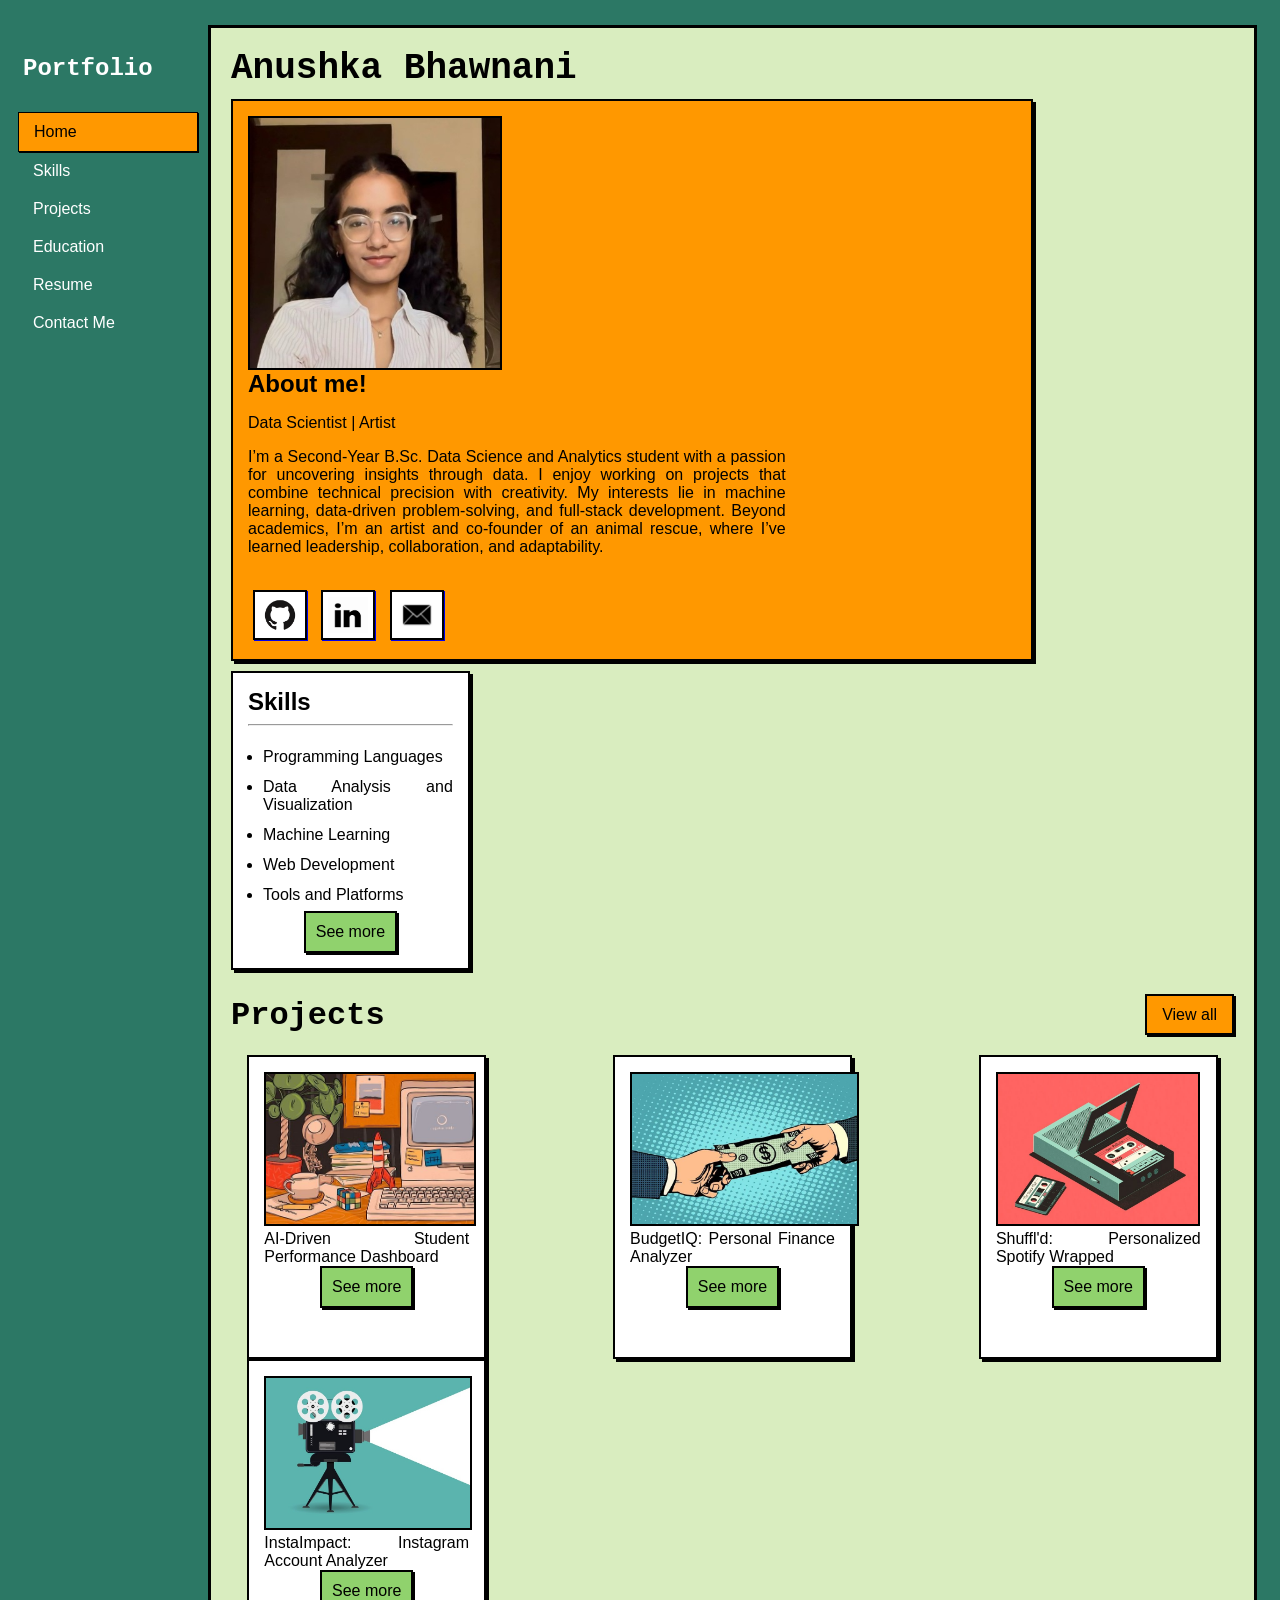
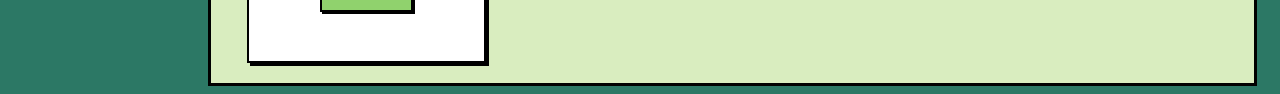
==== index.html @ 60bda069 "Add files via upload" ====
<!DOCTYPE html>
<html lang="en">
<head>
  <meta charset="UTF-8">
  <meta name="viewport" content="width=device-width, initial-scale=1.0">
  <title>Anushka Bhawnani | Portfolio</title>
  <link rel="stylesheet" href="styles/styles.css">
</head>
<body>
  <button class="menu-toggle" aria-controls="site-sidebar" aria-expanded="false">☰ Menu</button>
  <div class="sidebar" id="site-sidebar" aria-hidden="true">
      <h2 class="title">Portfolio</h2>
      <a href="index.html" class="active">Home</a>
      <a href="skills.html">Skills</a>
      <a href="https://github.com/anushkabhawnani" target="_blank">Projects</a>
      <a href="education.html">Education</a>
      <a href="assets/Anushka Bhawnani Resume.pdf" download="Anushka Bhawnani Resume">Resume</a>
      <a href="contact.html">Contact Me</a>
    </div>
  <div class="sidebar-overlay" hidden></div>
  <div class="main-body">
    <h1 class="name">Anushka Bhawnani</h1>
    <div class="summary-info">
      <div class="image-div">
      <img src="assets/profile pic.jpeg" alt="profile-picture" class="profile-pic"/></div>
      <div class="info-div">
      <h2>About me!</h2>
      <p>Data Scientist | Artist</p>
      <p>I’m a Second-Year B.Sc. Data Science and Analytics student with a passion for uncovering insights through data. I enjoy working on projects that combine technical precision with creativity. My interests lie in machine learning, data-driven problem-solving, and full-stack development. Beyond academics, I’m an artist and co-founder of an animal rescue, where I’ve learned leadership, collaboration, and adaptability.</p>
      <div class="contact-me">
        <a href="https://github.com/anushkabhawnani" target="_blank" style="text-decoration: none;">
        <img class="contact-img"src="assets/github.png" alt="github"></a>
        <a href="https://www.linkedin.com/in/anushka-bhawnani-0a3207316/" target="_blank">
        <img class="contact-img" src="assets/linkedin.jpeg" alt="linkedin"></a>
        <a href="mailto: anushkab1411@gmail.com" target="_blank">
        <img class="contact-img" src="assets/email.jpeg" alt="email"></a>

      </div>
    </div>
  </div>
    <div class="skills">
      <h2>Skills</h2>
      <hr>
      <ul>
        <li>Programming Languages</li>
        <li>Data Analysis and Visualization</li>
        <li>Machine Learning</li>
        <li>Web Development</li>
        <li>Tools and Platforms</li>
      </ul>
      <a href="skills.html" class="seemore-button" style="text-align: center;">See more</a>
    </div>
    <div class="projects">
      <h1 style="display: inline-block;">Projects</h1>
      <div class="view-all-div">
        <a href="https://github.com/anushkabhawnani" target="_blank">View all</a>
      </div>
      <div style="display: block;">
      <div class="card">
        <div class="card-image">
          <img src="/assets/student retro.jpeg" alt="computer and books scattered around" class="project-image">
        </div>
        <div class="card-info">AI-Driven Student Performance Dashboard</div>
        <a href="https://github.com/anushkabhawnani/student-performance" target="_blank" class="seemore-button" style="text-align: center;">See more</a>
      </div>
      <div class="card">
        <div class="card-image">
          <img src="/assets/finance retro.jpeg" alt="someone handing someone else a dollar bill" class="project-image">
        </div>
        <div class="card-info">BudgetIQ: Personal Finance Analyzer</div>
        <a href="https://github.com/anushkabhawnani/budgetiq"target="_blank" class="seemore-button" style="text-align: center;">See more</a>
      </div>
      <div class="card">
        <div class="card-image">
          <img src="/assets/spotify retro.jpeg" alt="casette retro" class="project-image">
        </div>
        <div class="card-info">Shuffl'd: Personalized Spotify Wrapped</div>
        <a href="https://github.com/anushkabhawnani/spotify-wrapped-shuffl-d" target="_blank" class="seemore-button" style="text-align: center;">See more</a>
      </div>
      <div class="card" style="margin-right: 0px;">
        <div class="card-image">
          <img src="/assets/instagram retro.jpeg" alt="bell and howell camera retro" class="project-image">
        </div>
        <div class="card-info">InstaImpact: Instagram Account Analyzer</div>
        <a href="https://github.com/anushkabhawnani/instaimpact" target="_blank" class="seemore-button" style="text-align: center;">See more</a>
      </div>
      </div>
    </div>
  </div>
  <script>
    (function() {
      var toggleButton = document.querySelector('.menu-toggle');
      var sidebar = document.getElementById('site-sidebar');
      var overlay = document.querySelector('.sidebar-overlay');

      if (!toggleButton || !sidebar || !overlay) return;

      function openSidebar() {
        sidebar.classList.add('open');
        sidebar.setAttribute('aria-hidden', 'false');
        toggleButton.setAttribute('aria-expanded', 'true');
        overlay.removeAttribute('hidden');
        document.body.style.overflow = 'hidden';
      }

      function closeSidebar() {
        sidebar.classList.remove('open');
        sidebar.setAttribute('aria-hidden', 'true');
        toggleButton.setAttribute('aria-expanded', 'false');
        overlay.setAttribute('hidden', '');
        document.body.style.overflow = '';
      }

      toggleButton.addEventListener('click', function() {
        if (sidebar.classList.contains('open')) {
          closeSidebar();
        } else {
          openSidebar();
        }
      });

      overlay.addEventListener('click', closeSidebar);

      document.addEventListener('keydown', function(e) {
        if (e.key === 'Escape' && sidebar.classList.contains('open')) {
          closeSidebar();
        }
      });

      Array.prototype.forEach.call(sidebar.querySelectorAll('a'), function(link) {
        link.addEventListener('click', closeSidebar);
      });
    })();
  </script>
</body>
</html>
---- styles/styles.css ----
:root {
  --green: #90D26D;
  --light-green: #D9EDBF;
  --orange: #FF9800;
  --dark-green: #2C7865;

}

body {
  background-color: var(--dark-green);
  font-family: Arial, Helvetica, sans-serif;
}

[hidden] {
  display: none !important;
}

.main-body {
  background-color: var(--light-green);
  padding: 15px;
  border: 3px solid black;
  flex: 1;
  padding: 20px;
  box-sizing: border-box;
  margin-left: 200px;
  text-align: justify;
  margin-top: 25px;
  margin-right: 15px;
}

.skills {
  display: inline-block; 
  background-color: white;
  border: 2px solid black;
  padding: 15px;
  margin: 5px 0px;
  vertical-align: top;
  box-shadow: 3px 3px;
  max-width: 16vw;
  padding-bottom: 30px;
}

.summary-info {
  display: inline-block; 
  background-color: var(--orange);
  border: 2px solid black;
  max-width: 60vw;
  padding: 15px;
  margin: 5px 10px 5px 0px;
  vertical-align: top;
  box-shadow: 3px 3px;
}

h2, h3 {
  margin: 0px;
  
}

.name {
  margin-bottom: 5px;
  margin-top: 0px;
  font-size: 36px;
  font-weight: 1500;
  font-family: 'Courier New', Courier, monospace;
}

.sidebar {
  width: 200px;
  height: 100vh;
  color: #fff;
  box-sizing: border-box;
  position: fixed;
}

.menu-toggle {
  display: none;
  padding: 8px 12px;
  border: 2px solid black;
  background-color: var(--orange);
  color: black;
  box-shadow: 2px 2px black;
  font-weight: bold;
  cursor: pointer;
}

.sidebar > a {
  display: block;
  padding: 10px 15px;
  text-decoration: none;
  color: white;
  margin: 0px 10px;
}

.sidebar > .active {
  display: block;
  padding: 10px 15px;
  text-decoration: none;
  color: black;
  background-color: var(--orange);
  border: 1px solid black;
  margin: 0px 10px;
  box-shadow: 1px 1px black;
}

.sidebar > a:hover {
  display: block;
  padding: 10px 15px;
  text-decoration: none;
  color: black;
  background-color: var(--light-green);
  border: 1px solid black;
  margin: 0px 10px;
  box-shadow: 2px 2px;
}

.sidebar > a:active {
  display: block;
  padding: 10px 15px;
  text-decoration: none;
  color: black;
  background-color: var(--green);
  border: 1px solid black;
  margin: 0px 10px;
  box-shadow: 2px 2px;
}

.title {
  margin: 30px 15px;
  display: inline-block;
  font-family: 'Courier New', Courier, monospace;
}

.profile-pic {
  width: 250px;
  height: auto;
  border: 2px solid black;
  display: inline-block;
  vertical-align: top;
}

.image-div {
  display: inline-block;
  vertical-align: top;
  margin-right: 15px;
}

.info-div {
  display: inline-block;
  vertical-align: top;
  max-width: 70%;
}

ul {
  padding-left: 15px;
}

li {
  padding: 6px 0px;
}

.seemore-button {
  text-decoration: none;
  box-shadow: 2px 2px black;
  padding: 10px;
  color: black;
  background-color: var(--green);
  margin: -15px auto;
  border: 2px solid black;
  display: block;
  width: max-content;
  transition: background-color 0.2s ease, color 0.2s ease, box-shadow 0.2s ease
}

.seemore-button:hover {
  text-decoration: none;
  box-shadow: 2px 2px black;
  padding: 10px;
  color: white;
  background-color: var(--dark-green);
  margin: -15px auto;
  border: 2px solid black
}

.seemore-button:active {
  text-decoration: none;
  box-shadow: 2px 2px black;
  padding: 10px;
  color: black;
  background-color: var(--orange);
  margin: -15px auto;
  border: 2px solid black
}

.card {
  display: inline-block;
  width: 16vw;
  background-color: white;
  border: 2px solid black;
  box-shadow: 3px 3px;
  padding: 15px;
  height: 30vh;
  vertical-align: top;
  margin: 0px 16.3px;
}

.card-info {
  margin-bottom: 15px;
}

.card-image {
  text-align: center;
}

.project-image {
  max-width: 250px;
  max-height: 150px;
  border: 2px solid black;
}

.view-all-div {
  display: inline-block;
  margin-left: auto;
}

.view-all-div:hover {
  display: inline-block;
  margin-left: auto;
}

.view-all-div > a {
  text-decoration: none;
  box-shadow: 2px 2px black;
  padding: 10px 15px;
  color: black;
  background-color: var(--orange);
  border: 2px solid black;
}

.view-all-div > a:hover {
  text-decoration: none;
  box-shadow: 2px 2px black;
  padding: 10px 15px;
  color: white;
  background-color: var(--dark-green);
  border: 2px solid black;
}

/* Projects header layout: title left, view-all right */
.projects {
  display: flex;
  align-items: center;
  justify-content: space-between;
  flex-wrap: wrap;
}

.projects > h1 {
  font-family: 'Courier New', Courier, monospace;
}

/* Ensure the cards row drops beneath the header row */
.projects > div:last-child {
  width: 100%;
}

.project-image {
  width: auto;
}

.contact-img {
  max-width: 40px;
  max-height: 40px;
  background-color: white;
  padding: 5px;
  border: 2px solid black;
  margin: 0px 5px;
  box-shadow: 1px 1px;
}

.contact-me {
  display: inline-block;
  vertical-align: bottom;
  max-width: 50%;
  margin-right: 15px;
  margin-top: 18px;
}

.contact-me a {
  text-decoration: none;
  display: inline-block;
  transition: transform 0.2s ease;
}

.contact-me a:hover {
  transform: scale(1.1);
}

.contact-me a:active {
  transform: scale(0.95);
}

/* Skills Page CSS */

.skills-retro-container {
  display: flex;
  flex-wrap: wrap;
  gap: 15px;
  margin-top: 20px;
  justify-content: left;
}

.skills-retro-card {
  display: inline-block;
  background-color: white;
  border: 2px solid black;
  box-shadow: 3px 3px;
  padding: 20px;
  font-family: Arial, Helvetica, sans-serif;
  vertical-align: top;
  width: 250px;
  margin: 3px;
  min-height: 200px;
  transition: 0.2s ease;
}

.skills-retro-card:hover {
  display: inline-block;
  background-color: white;
  border: 2px solid black;
  box-shadow: 3px 3px;
  padding: 20px;
  font-family: Arial, Helvetica, sans-serif;
  vertical-align: top;
  width: 250px;
  margin: 3px;
  min-height: 200px;
  transform: scale(1.05);
}

.skills-retro-card h2 {
  margin: 0 0 10px 0;
  font-size: 1.2rem;
  font-weight: bold;
}

.achievements {
  background-color: var(--orange);
  padding: 20px;
  box-shadow: 3px 3px black;
  border: 2px solid black;
  min-width: 78vw;
  margin-bottom: 5px;
  transition: 0.2s ease;
}

.achievements:hover {
  background-color: var(--orange);
  padding: 20px;
  box-shadow: 3px 3px black;
  border: 2px solid black;
  min-width: 78vw;
  margin-bottom: 5px;
  transform: scale(1.02)
}

/* Contact Page CSS */

.contact-container {
  background-color: white;
  border: 2px solid black;
  box-shadow: 2px 2px;
  padding: 35px 20px;
  min-height: 67vh;
  display: flex;
  flex-direction: column;
  align-items: center;
}

.contact-container form {
  display: flex;
  flex-direction: column;
  align-items: center;
  width: 100%;
  max-width: 600px;
}

input {
  display: block;
  padding: 10px;
  width: 560px;
  margin: 15px 0px;
  border: 2px solid black;
  box-shadow: 1px 1px;
  background-color: var(--green);
}

::placeholder {
  color: black;
  font-family: Arial, Helvetica, sans-serif;
}

button {
  display: block;
  text-align: center;
  margin: 25px auto;
  padding: 10px 15px;
  background-color: var(--orange);
  border: 2px solid black;
  box-shadow: 2px 2px;
  cursor: pointer;
  font-weight: bold;
  transition: 0.2s ease;
}

button:hover {
  background-color: var(--dark-green);
  transform: scale(1.1);
  box-shadow: 2px 2px;
}

textarea {
  display: block;
  padding: 10px;
  width: 560px;
  height: 150px;
  margin: 25px 0px;
  border: 2px solid black;
  box-shadow: 1px 1px;
  resize: vertical;
  background-color: var(--green);
}

.contact-icons {
  display: flex;
  justify-content: center;
  align-items: center;
  gap: 20px;
  margin-top: 15px;
  margin-bottom: 0px;
  width: 100%;
  align-self: stretch;
  text-align: center;
  margin-left: auto;
  margin-right: auto;
}

/* Strong centering specifically for the contact page layout */
.contact-container .contact-icons {
  width: 100%;
  max-width: 600px;
  justify-content: center !important;
  margin: 15px auto 0;
}

.contact-icons a {
  text-decoration: none;
  display: inline-block;
  transition: transform 0.2s ease;
  display: inline-flex;
  align-items: center;
  justify-content: center;
}

.contact-icons a:hover {
  transform: scale(1.1);
}

.contact-icons a:active {
  transform: scale(0.95);
}

.contact-img {
  max-width: 40px;
  max-height: 40px;
  background-color: white;
  padding: 5px;
  border: 2px solid black;
  box-shadow: 1px 1px;
}

/* Education Page CSS - Horizontal Timeline */

.horizontal-timeline {
  position: relative;
  margin: 0px;
  padding: 20px;
  overflow-x: auto;
  min-height: 400px;
  display: flex;
  align-items: center;
  justify-content: center;
}

.timeline-line-horizontal {
  position: absolute;
  top: 50%;
  left: 50px;
  right: 50px;
  height: 6px;
  background: var(--orange);
  transform: translateY(-50%);
  box-shadow: 2px 2px 4px rgba(0, 0, 0, 0.3);
  z-index: 1;
}

.timeline-item-horizontal {
  position: relative;
  display: flex;
  flex-direction: column;
  align-items: center;
  margin: 0 40px;
  z-index: 2;
  min-width: 200px;
}

/* Alternate cards above and below timeline */
.timeline-item-horizontal:nth-child(even) .timeline-card-horizontal {
  margin-top: -170px;
  margin-bottom: 50px;
}

.timeline-item-horizontal:nth-child(odd) .timeline-card-horizontal {
  margin-top: 50px;
  margin-bottom: -170px;
}

.timeline-card-horizontal {
  background: white;
  border: 2px solid black;
  box-shadow: 3px 3px;
  padding: 15px;
  position: relative;
  min-height: 120px;
  width: 200px;
  text-align: center;
  transition: 0.2s ease;
}

.timeline-card-horizontal:hover {
  background: white;
  border: 2px solid black;
  box-shadow: 3px 3px;
  padding: 15px;
  position: relative;
  min-height: 120px;
  width: 200px;
  text-align: center;
  transform: scale(1.1)
}

/* Arrow pointing down for cards above timeline */
.timeline-item-horizontal:nth-child(odd) .timeline-card-horizontal::before {
  content: '';
  position: absolute;
  bottom: 100%;
  left: 50%;
  width: 0;
  height: 0;
  border: 12px solid transparent;
  border-bottom-color: black;
  transform: translateX(-50%);
}

/* Arrow pointing up for cards below timeline */
.timeline-item-horizontal:nth-child(even) .timeline-card-horizontal::before {
  content: '';
  position: absolute;
  top: 100%;
  left: 50%;
  width: 0;
  height: 0;
  border: 12px solid transparent;
  border-top-color: black;
  transform: translateX(-50%);
}

.timeline-date-horizontal {
  background: var(--green);
  color: black;
  padding: 8px 12px;
  font-weight: bold;
  font-size: 0.9rem;
  border: 2px solid black;
  box-shadow: 2px 2px;
  display: inline-block;
  margin-bottom: 12px;
  border-radius: 4px;
}

.timeline-content-horizontal h3 {
  margin: 0 0 12px 0;
  font-size: 1.1rem;
  font-weight: bold;
  color: black;
}

.timeline-content-horizontal p {
  margin: 6px 0;
  font-size: 0.9rem;
  line-height: 1.4;
}

.timeline-content-horizontal strong {
  color: black;
}

/* Certifications Section */
.certifications-section {
  margin-top: 5px;
  padding: 15px;
  background: var(--orange);
  border: 2px solid black;
  box-shadow: 3px 3px;
}

.certifications-section h2 {
  margin: 0 0 25px 0;
  font-size: 1.6rem;
  font-weight: bold;
  color: black;
  text-align: left;
}

.certifications-grid {
  display: flex;
  gap: 25px;
  justify-content: left;
  flex-wrap: wrap;
}

.certification-card {
  background: white;
  border: 2px solid black;
  padding: 15px;
  min-width: 250px;
  text-align: left;
  box-shadow: 2px 2px;
  transition: 0.2s ease;
}

.certification-card:hover {
  background: white;
  border: 2px solid black;
  padding: 15px;
  min-width: 250px;
  text-align: left;
  box-shadow: 2px 2px;
  transform: scale(1.05);
}

.certification-card h4 {
  margin: 0 0 12px 0;
  font-size: 1.1rem;
  font-weight: bold;
  color: black;
}

.certification-card p {
  margin: 6px 0;
  font-size: 0.9rem;
}

.certification-card strong {
  color: black;
}

/* Responsive design for horizontal timeline */
@media (max-width: 768px) {
  .horizontal-timeline {
    padding: 30px 10px;
    flex-direction: column;
    gap: 30px;
    min-height: auto;
  }
  
  .timeline-line-horizontal {
    display: none;
  }
  
  .timeline-item-horizontal {
    margin: 0;
    width: 100%;
    max-width: 300px;
  }
  
  .timeline-dot-horizontal {
    display: none;
  }
  
  /* Reset margins for mobile - all cards stack vertically */
  .timeline-item-horizontal:nth-child(odd) .timeline-card-horizontal,
  .timeline-item-horizontal:nth-child(even) .timeline-card-horizontal {
    margin-top: 0;
    margin-bottom: 0;
  }
  
  .timeline-card-horizontal {
    width: 100%;
  }
  
  .timeline-card-horizontal::before {
    display: none;
  }
  
  .certifications-grid {
    flex-direction: column;
    align-items: center;
  }
  
  .certification-card {
    width: 90%;
    max-width: 300px;
  }
}

@media (max-width: 480px) {
  .timeline-card-horizontal {
    padding: 12px;
    min-height: 100px;
  }
  
  .timeline-date-horizontal {
    font-size: 0.8rem;
    padding: 6px 10px;
  }
  
  .timeline-content-horizontal h3 {
    font-size: 1rem;
  }
  
  .timeline-content-horizontal p {
    font-size: 0.8rem;
  }
  
  .certification-card {
    width: 95%;
    padding: 15px;
  }
}

/* Home and global responsive tweaks */
@media (max-width: 992px) {
  body {
    overflow-x: hidden;
  }

  .sidebar {
    left: 0;
    top: 0;
    transform: translateX(-100%);
    transition: transform 0.3s ease;
    z-index: 1001;
    width: 220px;
    background-color: var(--dark-green);
    border-right: 2px solid black;
    box-shadow: 3px 0 0 0 black;
  }

  .sidebar.open {
    transform: translateX(0);
  }

  .menu-toggle {
    display: inline-block;
    top: 12px;
    left: 12px;
    z-index: 1002;
    margin: 10px;
  }

  .sidebar-overlay {
    position: fixed;
    inset: 0;
    background: rgba(0, 0, 0, 0.35);
    z-index: 1000;
  }

  .main-body {
    margin: 10px;
    margin-top: 0px;
  }

  /* Make all direct sections inside main-body align to the same width */
  .main-body div {
    display: block;
    width: 100%;
    max-width: 100%;
    margin-left: 0;
    margin-right: 0;
    box-sizing: border-box;
  }

  .card {
    padding-bottom: 15px;
  }

  .summary-info {
    display: block;
    width: auto;
    padding: 15px;
  }

  .image-div {
    display: block;
    margin-right: 0;
    text-align: center;
    margin-bottom: 10px;
  }

  .profile-pic {
    width: 60vw;
    max-width: 320px;
  }

  .info-div {
    display: block;
    max-width: 100%;
  }

  .skills, .card {
    display: block;
    max-width: 100%;
    width: auto;
  }

  .card {
    display: block;
    width: 100%;
    height: auto;
    margin: 10px 0;
  }

  .project-image {
    width: 100%;
    height: auto;
    max-width: none;
    max-height: none;
  }

  .view-all-div {
    display: block;
    margin-left: 0;
    text-align: right;
  }

  /* Stack header then view-all below it on small screens */
  .projects {
    gap: 8px;
  }

  .projects .view-all-div {
    order: 2;
    width: 100%;
  }

  .projects > div:last-child {
    order: 3;
    width: 100%;
  }
}

@media (max-width: 600px) {
  .name {
    font-size: 32px;
  }

  .profile-pic {
    width: 70vw;
    max-width: 360px;
  }

  input,
  textarea {
    width: 90%;
  }

  .seemore-button {
    margin: 25px auto;
  }

  .seemore-button:hover {
    margin: 25px auto;
  }

  .contact-img {
    margin: 0px;
  }
}

/* Tablet layout: 2 cards per row */
@media (min-width: 601px) and (max-width: 992px) {
  .projects > div:last-child {
    display: flex !important;
    flex-wrap: wrap;
    gap: 20px;
  }

  .card {
    width: calc(50% - 10px);
    margin: 0;
    height: auto;
  }

  .project-image {
    width: 100%;
    height: auto;
    max-width: none;
    max-height: none;
  }
}

/* Optional: keep desktop stable without mid-range overrides. If needed we can add targeted tweaks later. */

/* Large tablets / iPads in landscape (769px – 992px) */
@media (min-width: 769px) and (max-width: 992px) {
  .main-body {
    margin-left: 0; /* sidebar collapses via your existing code */
    margin: 10px;
  }

  .skills {
    max-width: 100%;
    margin-top: 15px;
  }

  .card {
    width: calc(50% - 15px); /* 2 per row */
  }
}

/* Disable hover scaling on touch/mobile for skills page */
@media (hover: none) and (pointer: coarse) {
  .skills-retro-card:hover {
    transform: none !important;
  }
}
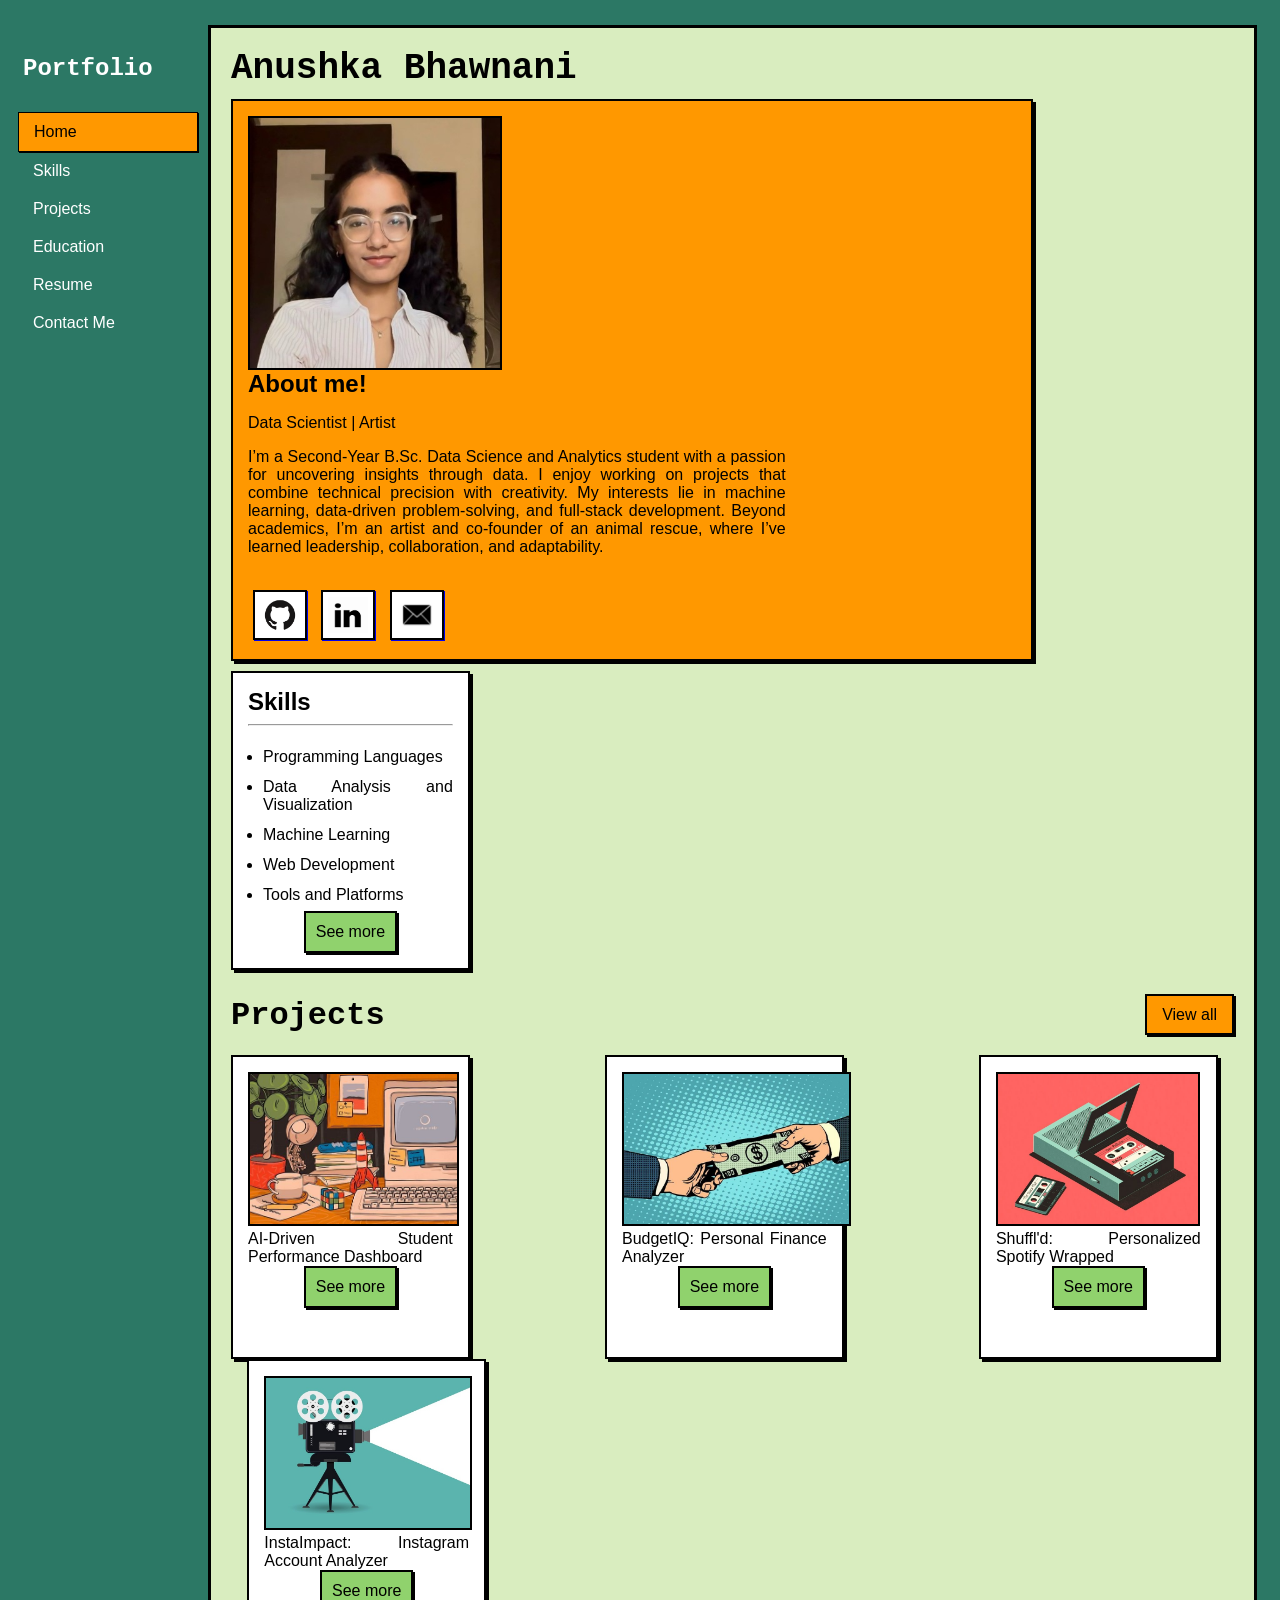
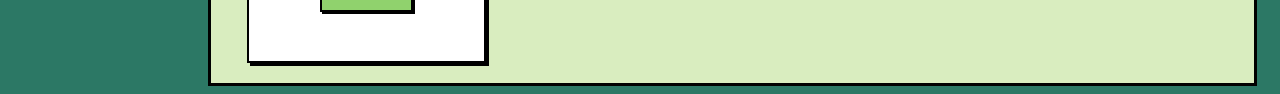
==== commit 01a5c8e9: "Update index.html" ====
--- a/index.html
+++ b/index.html
@@ -2,7 +2,7 @@
 <html lang="en">
 <head>
   <meta charset="UTF-8">
-  <meta name="viewport" content="width=device-width, initial-scale=1.0">
+  <meta name="viewport" content="width=device-width, initial-scale=0">
   <title>Anushka Bhawnani | Portfolio</title>
   <link rel="stylesheet" href="styles/styles.css">
 </head>
@@ -56,7 +56,7 @@
         <a href="https://github.com/anushkabhawnani" target="_blank">View all</a>
       </div>
       <div style="display: block;">
-      <div class="card">
+      <div class="card" style="margin-left: 0px;">
         <div class="card-image">
           <img src="/assets/student retro.jpeg" alt="computer and books scattered around" class="project-image">
         </div>
@@ -133,4 +133,4 @@
     })();
   </script>
 </body>
-</html>+</html>
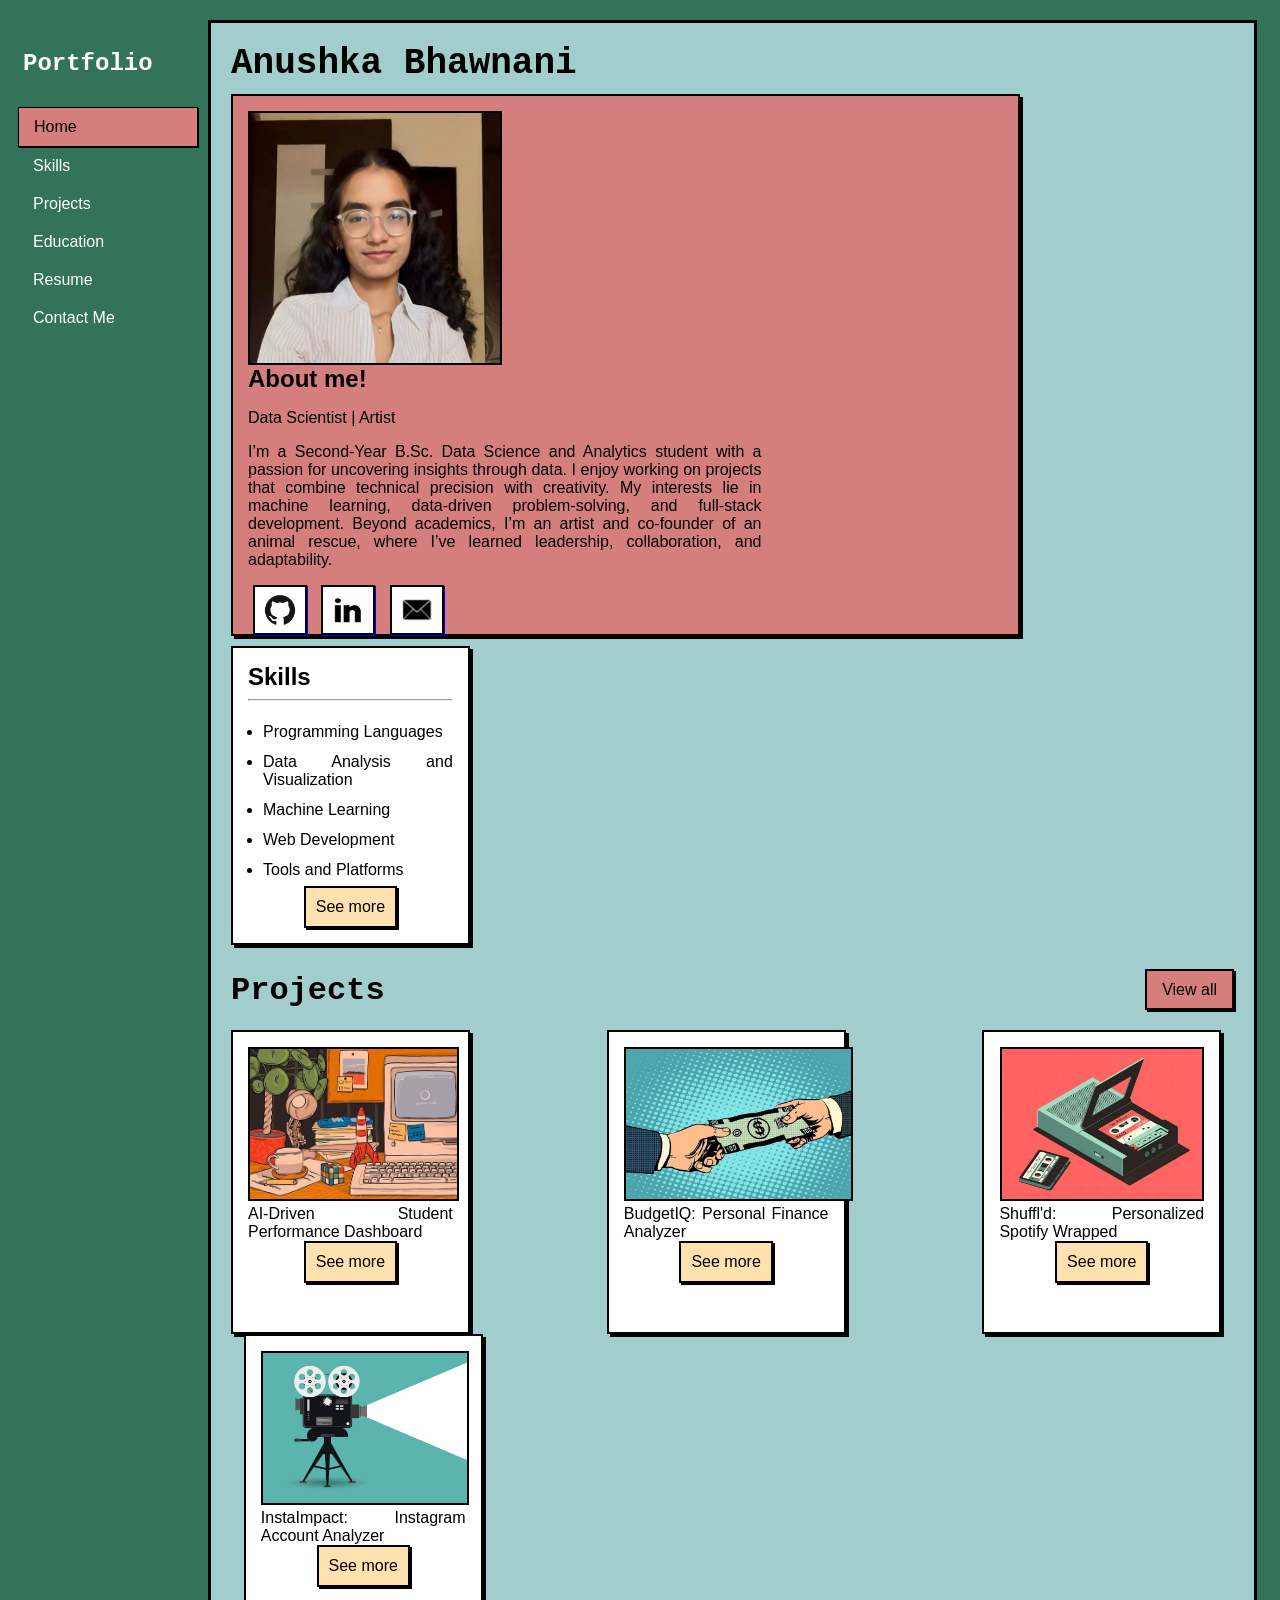
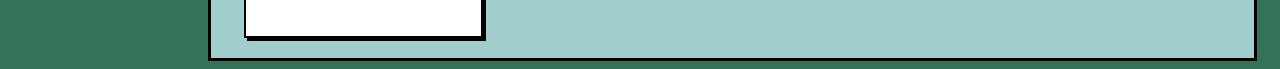
==== commit e11f3451: "Update index.html" ====
--- a/index.html
+++ b/index.html
@@ -58,28 +58,28 @@
       <div style="display: block;">
       <div class="card" style="margin-left: 0px;">
         <div class="card-image">
-          <img src="/assets/student retro.jpeg" alt="computer and books scattered around" class="project-image">
+          <img src="assets/student retro.jpeg" alt="computer and books scattered around" class="project-image">
         </div>
         <div class="card-info">AI-Driven Student Performance Dashboard</div>
         <a href="https://github.com/anushkabhawnani/student-performance" target="_blank" class="seemore-button" style="text-align: center;">See more</a>
       </div>
       <div class="card">
         <div class="card-image">
-          <img src="/assets/finance retro.jpeg" alt="someone handing someone else a dollar bill" class="project-image">
+          <img src="assets/finance retro.jpeg" alt="someone handing someone else a dollar bill" class="project-image">
         </div>
         <div class="card-info">BudgetIQ: Personal Finance Analyzer</div>
         <a href="https://github.com/anushkabhawnani/budgetiq"target="_blank" class="seemore-button" style="text-align: center;">See more</a>
       </div>
       <div class="card">
         <div class="card-image">
-          <img src="/assets/spotify retro.jpeg" alt="casette retro" class="project-image">
+          <img src="assets/spotify retro.jpeg" alt="casette retro" class="project-image">
         </div>
         <div class="card-info">Shuffl'd: Personalized Spotify Wrapped</div>
         <a href="https://github.com/anushkabhawnani/spotify-wrapped-shuffl-d" target="_blank" class="seemore-button" style="text-align: center;">See more</a>
       </div>
       <div class="card" style="margin-right: 0px;">
         <div class="card-image">
-          <img src="/assets/instagram retro.jpeg" alt="bell and howell camera retro" class="project-image">
+          <img src="assets/instagram retro.jpeg" alt="bell and howell camera retro" class="project-image">
         </div>
         <div class="card-info">InstaImpact: Instagram Account Analyzer</div>
         <a href="https://github.com/anushkabhawnani/instaimpact" target="_blank" class="seemore-button" style="text-align: center;">See more</a>
@@ -134,3 +134,4 @@
   </script>
 </body>
 </html>
+
--- a/styles/styles.css
+++ b/styles/styles.css
@@ -1,8 +1,8 @@
 :root {
-  --green: #90D26D;
-  --light-green: #D9EDBF;
-  --orange: #FF9800;
-  --dark-green: #2C7865;
+  --beige: #FFE1AF;
+  --light-blue: #A2CDCD;
+  --reddish: #D57E7E;
+  --dark-green: #337357;
 
 }
 
@@ -16,16 +16,15 @@
 }
 
 .main-body {
-  background-color: var(--light-green);
-  padding: 15px;
+  background-color: var(--light-blue);
   border: 3px solid black;
   flex: 1;
   padding: 20px;
   box-sizing: border-box;
-  margin-left: 200px;
   text-align: justify;
-  margin-top: 25px;
-  margin-right: 15px;
+  margin: 20px 15px 0px 200px;
+  overflow-x: hidden;
+  min-height: 93vh;
 }
 
 .skills {
@@ -38,17 +37,19 @@
   box-shadow: 3px 3px;
   max-width: 16vw;
   padding-bottom: 30px;
+  min-height: 16vw;
 }
 
 .summary-info {
   display: inline-block; 
-  background-color: var(--orange);
-  border: 2px solid black;
-  max-width: 60vw;
-  padding: 15px;
+  background-color: var(--reddish);
+  border: 2px solid black;
+  max-width: 59vw;
+  padding: 15px 15px 5px 15px;
   margin: 5px 10px 5px 0px;
   vertical-align: top;
   box-shadow: 3px 3px;
+  min-height: 18vw;
 }
 
 h2, h3 {
@@ -67,7 +68,7 @@
 .sidebar {
   width: 200px;
   height: 100vh;
-  color: #fff;
+  color: white;
   box-sizing: border-box;
   position: fixed;
 }
@@ -76,7 +77,7 @@
   display: none;
   padding: 8px 12px;
   border: 2px solid black;
-  background-color: var(--orange);
+  background-color: var(--reddish);
   color: black;
   box-shadow: 2px 2px black;
   font-weight: bold;
@@ -96,7 +97,7 @@
   padding: 10px 15px;
   text-decoration: none;
   color: black;
-  background-color: var(--orange);
+  background-color: var(--reddish);
   border: 1px solid black;
   margin: 0px 10px;
   box-shadow: 1px 1px black;
@@ -107,7 +108,7 @@
   padding: 10px 15px;
   text-decoration: none;
   color: black;
-  background-color: var(--light-green);
+  background-color: var(--light-blue);
   border: 1px solid black;
   margin: 0px 10px;
   box-shadow: 2px 2px;
@@ -118,7 +119,7 @@
   padding: 10px 15px;
   text-decoration: none;
   color: black;
-  background-color: var(--green);
+  background-color: var(--beige);
   border: 1px solid black;
   margin: 0px 10px;
   box-shadow: 2px 2px;
@@ -147,7 +148,8 @@
 .info-div {
   display: inline-block;
   vertical-align: top;
-  max-width: 70%;
+  max-width: 68%;
+  margin-bottom: -10px;
 }
 
 ul {
@@ -163,7 +165,7 @@
   box-shadow: 2px 2px black;
   padding: 10px;
   color: black;
-  background-color: var(--green);
+  background-color: var(--beige);
   margin: -15px auto;
   border: 2px solid black;
   display: block;
@@ -186,7 +188,7 @@
   box-shadow: 2px 2px black;
   padding: 10px;
   color: black;
-  background-color: var(--orange);
+  background-color: var(--reddish);
   margin: -15px auto;
   border: 2px solid black
 }
@@ -200,7 +202,7 @@
   padding: 15px;
   height: 30vh;
   vertical-align: top;
-  margin: 0px 16.3px;
+  margin: 0px 1vw;
 }
 
 .card-info {
@@ -215,6 +217,7 @@
   max-width: 250px;
   max-height: 150px;
   border: 2px solid black;
+  object-fit: contain;
 }
 
 .view-all-div {
@@ -232,7 +235,7 @@
   box-shadow: 2px 2px black;
   padding: 10px 15px;
   color: black;
-  background-color: var(--orange);
+  background-color: var(--reddish);
   border: 2px solid black;
 }
 
@@ -281,7 +284,7 @@
   vertical-align: bottom;
   max-width: 50%;
   margin-right: 15px;
-  margin-top: 18px;
+  vertical-align: bottom;
 }
 
 .contact-me a {
@@ -316,8 +319,8 @@
   padding: 20px;
   font-family: Arial, Helvetica, sans-serif;
   vertical-align: top;
-  width: 250px;
-  margin: 3px;
+  width: 235px;
+  margin: 0.2vw;
   min-height: 200px;
   transition: 0.2s ease;
 }
@@ -330,8 +333,8 @@
   padding: 20px;
   font-family: Arial, Helvetica, sans-serif;
   vertical-align: top;
-  width: 250px;
-  margin: 3px;
+  width: 235px;
+  margin: 0.2vw;
   min-height: 200px;
   transform: scale(1.05);
 }
@@ -343,21 +346,24 @@
 }
 
 .achievements {
-  background-color: var(--orange);
+  background-color: var(--reddish);
   padding: 20px;
   box-shadow: 3px 3px black;
   border: 2px solid black;
-  min-width: 78vw;
+  min-width: 80vw;
   margin-bottom: 5px;
   transition: 0.2s ease;
+  flex: 1 1 300px; /* make it resize like other cards */
+  box-sizing: border-box;
+  width: 100%;
 }
 
 .achievements:hover {
-  background-color: var(--orange);
+  background-color: var(--reddish);
   padding: 20px;
   box-shadow: 3px 3px black;
   border: 2px solid black;
-  min-width: 78vw;
+  min-width: 80vw;
   margin-bottom: 5px;
   transform: scale(1.02)
 }
@@ -390,7 +396,7 @@
   margin: 15px 0px;
   border: 2px solid black;
   box-shadow: 1px 1px;
-  background-color: var(--green);
+  background-color: var(--beige);
 }
 
 ::placeholder {
@@ -403,18 +409,20 @@
   text-align: center;
   margin: 25px auto;
   padding: 10px 15px;
-  background-color: var(--orange);
+  background-color: var(--reddish);
   border: 2px solid black;
   box-shadow: 2px 2px;
   cursor: pointer;
   font-weight: bold;
   transition: 0.2s ease;
+  color: black;
 }
 
 button:hover {
   background-color: var(--dark-green);
   transform: scale(1.1);
   box-shadow: 2px 2px;
+  color: white;
 }
 
 textarea {
@@ -426,7 +434,7 @@
   border: 2px solid black;
   box-shadow: 1px 1px;
   resize: vertical;
-  background-color: var(--green);
+  background-color: var(--beige);
 }
 
 .contact-icons {
@@ -496,7 +504,7 @@
   left: 50px;
   right: 50px;
   height: 6px;
-  background: var(--orange);
+  background: var(--reddish);
   transform: translateY(-50%);
   box-shadow: 2px 2px 4px rgba(0, 0, 0, 0.3);
   z-index: 1;
@@ -574,7 +582,7 @@
 }
 
 .timeline-date-horizontal {
-  background: var(--green);
+  background: var(--beige);
   color: black;
   padding: 8px 12px;
   font-weight: bold;
@@ -605,9 +613,9 @@
 
 /* Certifications Section */
 .certifications-section {
-  margin-top: 5px;
+  margin-top: 15px;
   padding: 15px;
-  background: var(--orange);
+  background: var(--reddish);
   border: 2px solid black;
   box-shadow: 3px 3px;
 }
@@ -631,7 +639,7 @@
   background: white;
   border: 2px solid black;
   padding: 15px;
-  min-width: 250px;
+  min-width: 16vw;
   text-align: left;
   box-shadow: 2px 2px;
   transition: 0.2s ease;
@@ -641,7 +649,7 @@
   background: white;
   border: 2px solid black;
   padding: 15px;
-  min-width: 250px;
+  min-width: 16vw;
   text-align: left;
   box-shadow: 2px 2px;
   transform: scale(1.05);
@@ -673,7 +681,14 @@
   }
   
   .timeline-line-horizontal {
-    display: none;
+    position: absolute;
+    height: 6px;
+    left: 0%;
+    background: var(--reddish);
+    transform: translateY(-50%);
+    box-shadow: 2px 2px 4px rgba(0, 0, 0, 0.3);
+    z-index: 1;
+    transform:rotate(90deg);
   }
   
   .timeline-item-horizontal {
@@ -689,8 +704,8 @@
   /* Reset margins for mobile - all cards stack vertically */
   .timeline-item-horizontal:nth-child(odd) .timeline-card-horizontal,
   .timeline-item-horizontal:nth-child(even) .timeline-card-horizontal {
-    margin-top: 0;
-    margin-bottom: 0;
+    margin-top: 15px;
+    margin-bottom: 15px;
   }
   
   .timeline-card-horizontal {
@@ -708,7 +723,9 @@
   
   .certification-card {
     width: 90%;
-    max-width: 300px;
+    max-width: 250px;
+    margin-top: 10px;
+    margin-bottom: 10px;
   }
 }
 
@@ -780,7 +797,7 @@
   }
 
   /* Make all direct sections inside main-body align to the same width */
-  .main-body div {
+  .main-body div, .certifications-grid > .certification-card {
     display: block;
     width: 100%;
     max-width: 100%;
@@ -789,6 +806,8 @@
     box-sizing: border-box;
   }
 
+
+
   .card {
     padding-bottom: 15px;
   }
@@ -830,10 +849,9 @@
   }
 
   .project-image {
-    width: 100%;
-    height: auto;
-    max-width: none;
-    max-height: none;
+    max-width: 100%;
+    max-height: 100%;
+    object-fit: contain;
   }
 
   .view-all-div {
@@ -864,14 +882,21 @@
   }
 
   .profile-pic {
-    width: 70vw;
-    max-width: 360px;
+    max-width: 100%;
+    max-height: 100%;
+    object-fit: contain;
   }
 
   input,
   textarea {
     width: 90%;
   }
+
+  .skills-retro-card {
+    max-width: 100%;
+    margin-top: 20px;
+  }
+
 
   .seemore-button {
     margin: 25px auto;
@@ -906,6 +931,11 @@
     max-width: none;
     max-height: none;
   }
+
+  .skills-retro-card {
+    max-width: 100%;
+    margin-top: 20px;
+  }
 }
 
 /* Optional: keep desktop stable without mid-range overrides. If needed we can add targeted tweaks later. */
@@ -932,4 +962,4 @@
   .skills-retro-card:hover {
     transform: none !important;
   }
-}+}
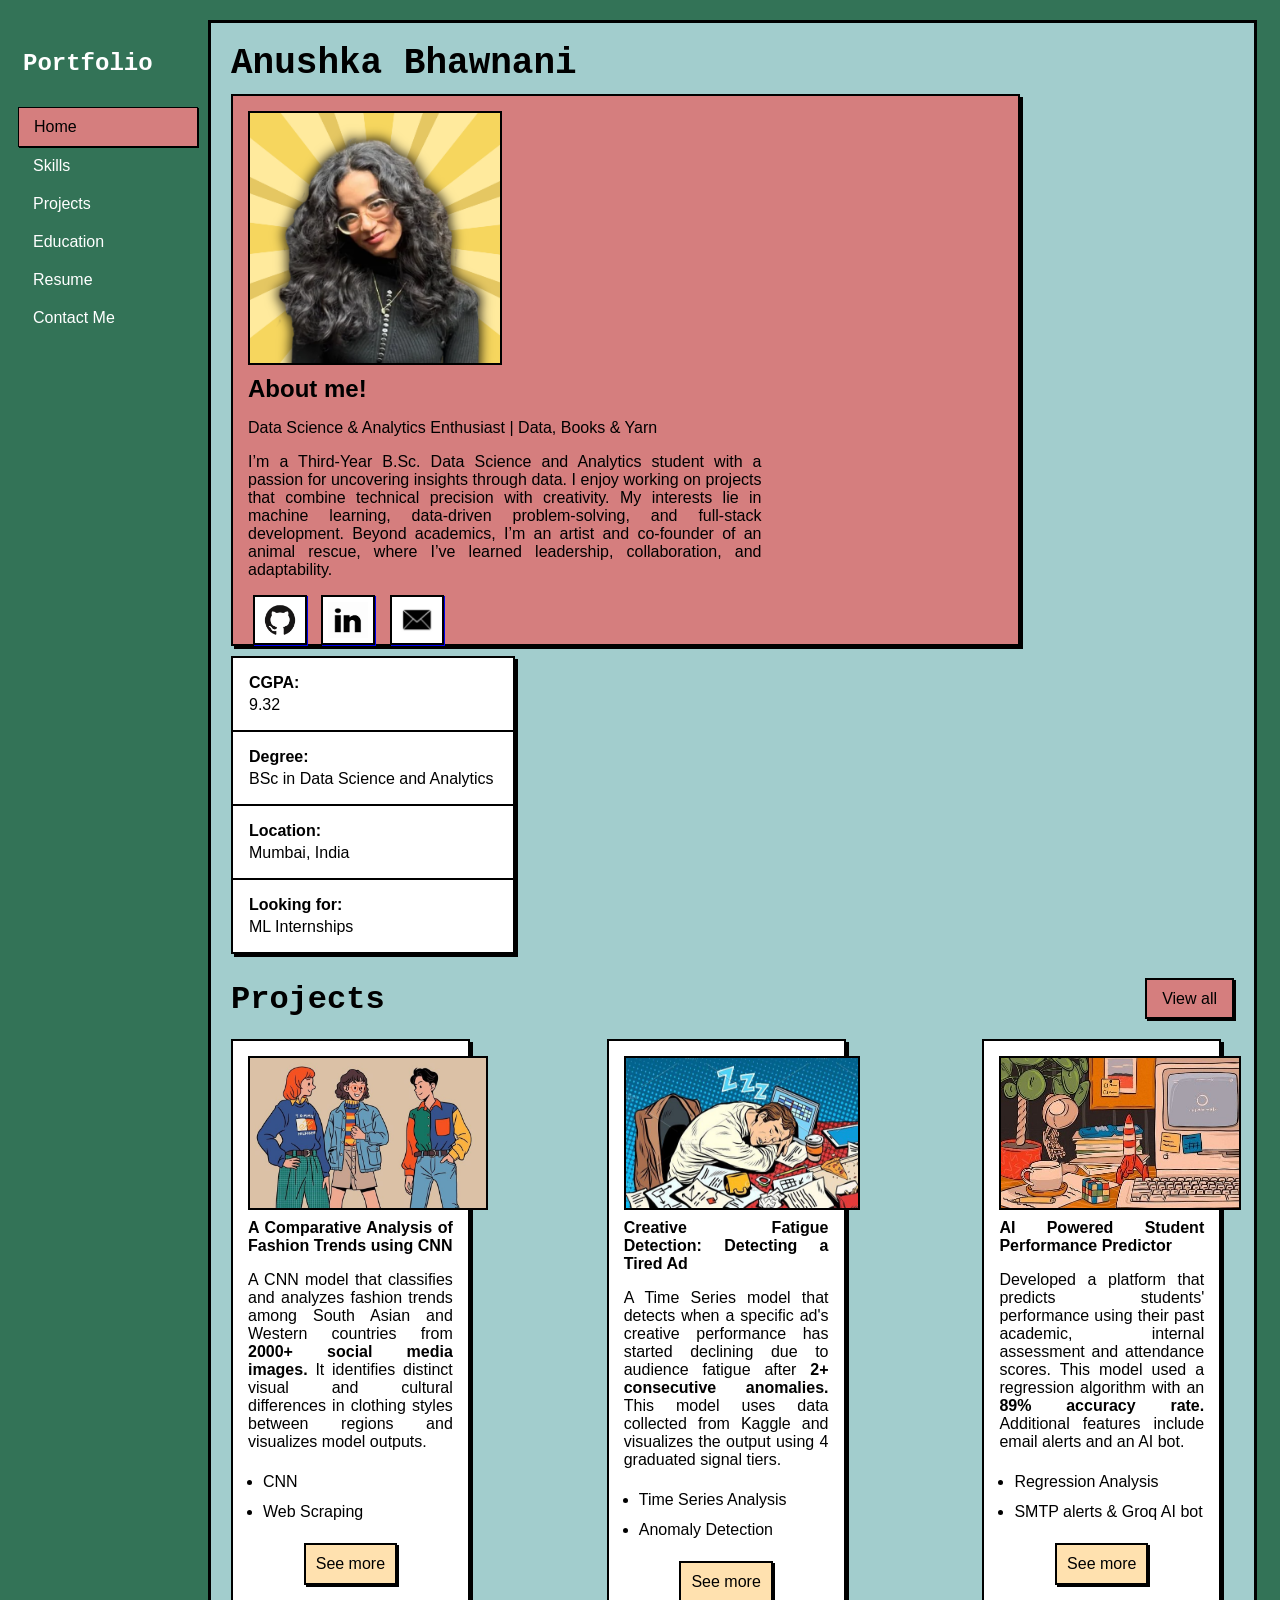
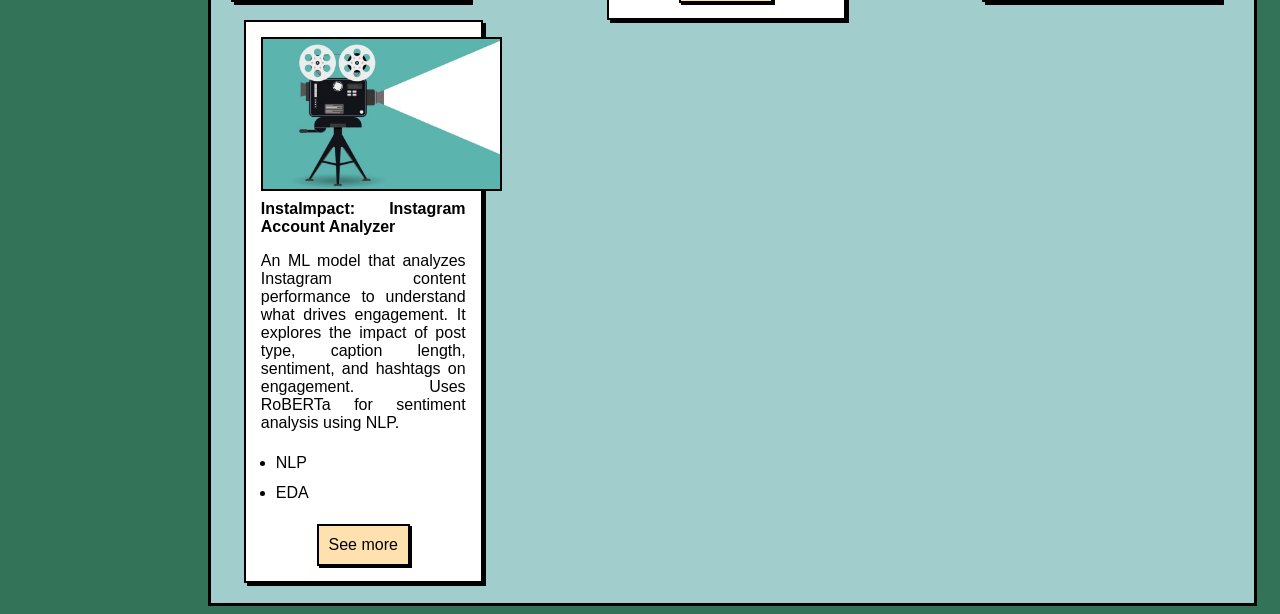
==== commit 8e5ad323: "new changes" ====
--- a/index.html
+++ b/index.html
@@ -1,137 +1,173 @@
-<!DOCTYPE html>
-<html lang="en">
-<head>
-  <meta charset="UTF-8">
-  <meta name="viewport" content="width=device-width, initial-scale=0">
-  <title>Anushka Bhawnani | Portfolio</title>
-  <link rel="stylesheet" href="styles/styles.css">
-</head>
-<body>
-  <button class="menu-toggle" aria-controls="site-sidebar" aria-expanded="false">☰ Menu</button>
-  <div class="sidebar" id="site-sidebar" aria-hidden="true">
-      <h2 class="title">Portfolio</h2>
-      <a href="index.html" class="active">Home</a>
-      <a href="skills.html">Skills</a>
-      <a href="https://github.com/anushkabhawnani" target="_blank">Projects</a>
-      <a href="education.html">Education</a>
-      <a href="assets/Anushka Bhawnani Resume.pdf" download="Anushka Bhawnani Resume">Resume</a>
-      <a href="contact.html">Contact Me</a>
-    </div>
-  <div class="sidebar-overlay" hidden></div>
-  <div class="main-body">
-    <h1 class="name">Anushka Bhawnani</h1>
-    <div class="summary-info">
-      <div class="image-div">
-      <img src="assets/profile pic.jpeg" alt="profile-picture" class="profile-pic"/></div>
-      <div class="info-div">
-      <h2>About me!</h2>
-      <p>Data Scientist | Artist</p>
-      <p>I’m a Second-Year B.Sc. Data Science and Analytics student with a passion for uncovering insights through data. I enjoy working on projects that combine technical precision with creativity. My interests lie in machine learning, data-driven problem-solving, and full-stack development. Beyond academics, I’m an artist and co-founder of an animal rescue, where I’ve learned leadership, collaboration, and adaptability.</p>
-      <div class="contact-me">
-        <a href="https://github.com/anushkabhawnani" target="_blank" style="text-decoration: none;">
-        <img class="contact-img"src="assets/github.png" alt="github"></a>
-        <a href="https://www.linkedin.com/in/anushka-bhawnani-0a3207316/" target="_blank">
-        <img class="contact-img" src="assets/linkedin.jpeg" alt="linkedin"></a>
-        <a href="mailto: anushkab1411@gmail.com" target="_blank">
-        <img class="contact-img" src="assets/email.jpeg" alt="email"></a>
-
-      </div>
-    </div>
-  </div>
-    <div class="skills">
-      <h2>Skills</h2>
-      <hr>
-      <ul>
-        <li>Programming Languages</li>
-        <li>Data Analysis and Visualization</li>
-        <li>Machine Learning</li>
-        <li>Web Development</li>
-        <li>Tools and Platforms</li>
-      </ul>
-      <a href="skills.html" class="seemore-button" style="text-align: center;">See more</a>
-    </div>
-    <div class="projects">
-      <h1 style="display: inline-block;">Projects</h1>
-      <div class="view-all-div">
-        <a href="https://github.com/anushkabhawnani" target="_blank">View all</a>
-      </div>
-      <div style="display: block;">
-      <div class="card" style="margin-left: 0px;">
-        <div class="card-image">
-          <img src="assets/student retro.jpeg" alt="computer and books scattered around" class="project-image">
-        </div>
-        <div class="card-info">AI-Driven Student Performance Dashboard</div>
-        <a href="https://github.com/anushkabhawnani/student-performance" target="_blank" class="seemore-button" style="text-align: center;">See more</a>
-      </div>
-      <div class="card">
-        <div class="card-image">
-          <img src="assets/finance retro.jpeg" alt="someone handing someone else a dollar bill" class="project-image">
-        </div>
-        <div class="card-info">BudgetIQ: Personal Finance Analyzer</div>
-        <a href="https://github.com/anushkabhawnani/budgetiq"target="_blank" class="seemore-button" style="text-align: center;">See more</a>
-      </div>
-      <div class="card">
-        <div class="card-image">
-          <img src="assets/spotify retro.jpeg" alt="casette retro" class="project-image">
-        </div>
-        <div class="card-info">Shuffl'd: Personalized Spotify Wrapped</div>
-        <a href="https://github.com/anushkabhawnani/spotify-wrapped-shuffl-d" target="_blank" class="seemore-button" style="text-align: center;">See more</a>
-      </div>
-      <div class="card" style="margin-right: 0px;">
-        <div class="card-image">
-          <img src="assets/instagram retro.jpeg" alt="bell and howell camera retro" class="project-image">
-        </div>
-        <div class="card-info">InstaImpact: Instagram Account Analyzer</div>
-        <a href="https://github.com/anushkabhawnani/instaimpact" target="_blank" class="seemore-button" style="text-align: center;">See more</a>
-      </div>
-      </div>
-    </div>
-  </div>
-  <script>
-    (function() {
-      var toggleButton = document.querySelector('.menu-toggle');
-      var sidebar = document.getElementById('site-sidebar');
-      var overlay = document.querySelector('.sidebar-overlay');
-
-      if (!toggleButton || !sidebar || !overlay) return;
-
-      function openSidebar() {
-        sidebar.classList.add('open');
-        sidebar.setAttribute('aria-hidden', 'false');
-        toggleButton.setAttribute('aria-expanded', 'true');
-        overlay.removeAttribute('hidden');
-        document.body.style.overflow = 'hidden';
-      }
-
-      function closeSidebar() {
-        sidebar.classList.remove('open');
-        sidebar.setAttribute('aria-hidden', 'true');
-        toggleButton.setAttribute('aria-expanded', 'false');
-        overlay.setAttribute('hidden', '');
-        document.body.style.overflow = '';
-      }
-
-      toggleButton.addEventListener('click', function() {
-        if (sidebar.classList.contains('open')) {
-          closeSidebar();
-        } else {
-          openSidebar();
-        }
-      });
-
-      overlay.addEventListener('click', closeSidebar);
-
-      document.addEventListener('keydown', function(e) {
-        if (e.key === 'Escape' && sidebar.classList.contains('open')) {
-          closeSidebar();
-        }
-      });
-
-      Array.prototype.forEach.call(sidebar.querySelectorAll('a'), function(link) {
-        link.addEventListener('click', closeSidebar);
-      });
-    })();
-  </script>
-</body>
-</html>
-
+<!DOCTYPE html>
+<html lang="en">
+<head>
+  <meta charset="UTF-8">
+  <meta name="viewport" content="width=device-width, initial-scale=0">
+  <title>Anushka Bhawnani | Portfolio</title>
+  <link rel="stylesheet" href="styles/styles.css">
+  <link rel="shortcut icon" type="image/x-icon" href="assets/bow.ico">
+</head>
+<body>
+  <button class="menu-toggle" aria-controls="site-sidebar" aria-expanded="false">☰ Menu</button>
+  <div class="sidebar" id="site-sidebar" aria-hidden="true">
+      <h2 class="title">Portfolio</h2>
+      <a href="index.html" class="active">Home</a>
+      <a href="skills.html">Skills</a>
+      <a href="https://github.com/anushkabhawnani" target="_blank">Projects</a>
+      <a href="education.html">Education</a>
+      <a href="assets/Anushka Bhawnani Resume.pdf" download="Anushka Bhawnani Resume">Resume</a>
+      <a href="contact.html">Contact Me</a>
+    </div>
+  <div class="sidebar-overlay" hidden></div>
+  <div class="main-body">
+    <h1 class="name">Anushka Bhawnani</h1>
+    <div class="summary-info">
+      <div class="image-div">
+      <img src="assets/linkedin pfp.png" alt="profile-picture" class="profile-pic"/></div>
+      <div class="info-div">
+      <h2>About me!</h2>
+      <p>Data Science & Analytics Enthusiast | Data, Books & Yarn</p>
+      <p>I’m a Third-Year B.Sc. Data Science and Analytics student with a passion for uncovering insights through data. I enjoy working on projects that combine technical precision with creativity. My interests lie in machine learning, data-driven problem-solving, and full-stack development. Beyond academics, I’m an artist and co-founder of an animal rescue, where I’ve learned leadership, collaboration, and adaptability.</p>
+      <div class="contact-me">
+        <a href="https://github.com/anushkabhawnani" target="_blank" style="text-decoration: none;">
+        <img class="contact-img"src="assets/github.png" alt="github"></a>
+        <a href="https://www.linkedin.com/in/anushka-bhawnani-0a3207316/" target="_blank">
+        <img class="contact-img" src="assets/linkedin.jpeg" alt="linkedin"></a>
+        <a href="mailto: anushkaiscoding@gmail.com" target="_blank">
+        <img class="contact-img" src="assets/email.jpeg" alt="email"></a>
+
+      </div>
+    </div>
+  </div>
+
+    <div class="skills">
+      <div class="summary-row">
+        <b>CGPA:</b>
+        <p>9.32</p>
+      </div>
+      <div class="summary-row">
+        <b>Degree:</b>
+        <p>BSc in Data Science and Analytics</p>
+      </div>
+      <div class="summary-row">
+        <b>Location:</b>
+        <p>Mumbai, India</p>
+      </div>
+      <div class="summary-row">
+        <b>Looking for:</b>
+        <p>ML Internships</p>
+      </div>
+    </div>
+
+    <div class="projects">
+      <h1 style="display: inline-block;">Projects</h1>
+      <div class="view-all-div">
+        <a href="https://github.com/anushkabhawnani" target="_blank">View all</a>
+      </div>
+      <div style="display: block;">
+      <div class="card" style="margin-left: 0px;">
+        <div class="card-image">
+          <img src="/assets/fashion retro.jpeg" alt="three people in fashionable clothing conversing" class="project-image">
+        </div>
+        <div class="card-info">
+          <b>A Comparative Analysis of Fashion Trends using CNN</b>
+          <p>A CNN model that classifies and analyzes fashion trends among South Asian and Western countries from <b>2000+ social media images.</b> It identifies distinct visual and cultural differences in clothing styles between regions and visualizes model outputs.</p>
+          <ul>
+            <li>CNN</li>
+            <li>Web Scraping</li>
+          </ul>
+        </div>
+        <a href="https://github.com/anushkabhawnani/fashion-trend-analysis" target="_blank" class="seemore-button" style="text-align: center;">See more</a>
+      </div>
+      <div class="card">
+        <div class="card-image">
+          <img src="/assets/creative fatigue retro.jpeg" alt="a man dozing off on a pile of work" class="project-image">
+        </div>
+        <div class="card-info">
+          <b>Creative Fatigue Detection: Detecting a Tired Ad</b>
+          <p>A Time Series model that detects when a specific ad's creative performance has started declining due to audience fatigue after <b>2+ consecutive anomalies.</b> This model uses data collected from Kaggle and visualizes the output using 4 graduated signal tiers.</p>
+          <ul>
+            <li>Time Series Analysis</li>
+            <li>Anomaly Detection</li>
+          </ul>
+        </div>
+        <a href="https://github.com/anushkabhawnani/creative-fatigue-detection"target="_blank" class="seemore-button" style="text-align: center;">See more</a>
+      </div>
+      <div class="card">
+        <div class="card-image">
+          <img src="/assets/student retro.jpeg" alt="casette retro" class="project-image">
+        </div>
+        <div class="card-info">
+          <b>AI Powered Student Performance Predictor</b>
+          <p>Developed a platform that predicts students' performance using their past academic, internal assessment and attendance scores. This model used a regression algorithm with an <b>89% accuracy rate.</b> Additional features include email alerts and an AI bot.</p>
+          <ul>
+            <li>Regression Analysis</li>
+            <li>SMTP alerts & Groq AI bot</li>
+          </ul>
+        </div>
+        <a href="https://github.com/anushkabhawnani/student-performance" target="_blank" class="seemore-button" style="text-align: center;">See more</a>
+      </div>
+      <div class="card" style="margin-right: 0px;">
+        <div class="card-image">
+          <img src="/assets/instagram retro.jpeg" alt="bell and howell camera retro" class="project-image">
+        </div>
+        <div class="card-info">
+          <b>InstaImpact: Instagram Account Analyzer</b>
+          <p>An ML model that analyzes Instagram content performance to understand what drives engagement. It explores the impact of post type, caption length, sentiment, and hashtags on engagement. Uses RoBERTa for sentiment analysis using NLP.</p>
+          <ul>
+            <li>NLP</li>
+            <li>EDA</li>
+          </ul>
+        </div>
+        <a href="https://github.com/anushkabhawnani/instaimpact" target="_blank" class="seemore-button" style="text-align: center;">See more</a>
+      </div>
+      </div>
+    </div>
+  </div>
+  <script>
+    (function() {
+      var toggleButton = document.querySelector('.menu-toggle');
+      var sidebar = document.getElementById('site-sidebar');
+      var overlay = document.querySelector('.sidebar-overlay');
+
+      if (!toggleButton || !sidebar || !overlay) return;
+
+      function openSidebar() {
+        sidebar.classList.add('open');
+        sidebar.setAttribute('aria-hidden', 'false');
+        toggleButton.setAttribute('aria-expanded', 'true');
+        overlay.removeAttribute('hidden');
+        document.body.style.overflow = 'hidden';
+      }
+
+      function closeSidebar() {
+        sidebar.classList.remove('open');
+        sidebar.setAttribute('aria-hidden', 'true');
+        toggleButton.setAttribute('aria-expanded', 'false');
+        overlay.setAttribute('hidden', '');
+        document.body.style.overflow = '';
+      }
+
+      toggleButton.addEventListener('click', function() {
+        if (sidebar.classList.contains('open')) {
+          closeSidebar();
+        } else {
+          openSidebar();
+        }
+      });
+
+      overlay.addEventListener('click', closeSidebar);
+
+      document.addEventListener('keydown', function(e) {
+        if (e.key === 'Escape' && sidebar.classList.contains('open')) {
+          closeSidebar();
+        }
+      });
+
+      Array.prototype.forEach.call(sidebar.querySelectorAll('a'), function(link) {
+        link.addEventListener('click', closeSidebar);
+      });
+    })();
+  </script>
+</body>
+</html>
--- a/styles/styles.css
+++ b/styles/styles.css
@@ -24,20 +24,33 @@
   text-align: justify;
   margin: 20px 15px 0px 200px;
   overflow-x: hidden;
-  min-height: 93vh;
 }
 
 .skills {
-  display: inline-block; 
+  display: inline-block;
   background-color: white;
   border: 2px solid black;
-  padding: 15px;
-  margin: 5px 0px;
+  margin: 5px 0;
   vertical-align: top;
-  box-shadow: 3px 3px;
-  max-width: 16vw;
-  padding-bottom: 30px;
-  min-height: 16vw;
+  box-shadow: 3px 3px 0 black;
+  width: 100%;
+  max-width: 280px;          
+}
+
+.summary-row {
+  display: flex;
+  flex-direction: column;    
+  gap: 0.25rem;
+  padding: 1rem;
+  text-align: left; 
+}
+
+.summary-row + .summary-row {
+  border-top: 2px solid black;
+}
+
+.summary-row p {
+  margin: 0;
 }
 
 .summary-info {
@@ -150,6 +163,7 @@
   vertical-align: top;
   max-width: 68%;
   margin-bottom: -10px;
+  padding-top: 10px;;
 }
 
 ul {
@@ -170,7 +184,8 @@
   border: 2px solid black;
   display: block;
   width: max-content;
-  transition: background-color 0.2s ease, color 0.2s ease, box-shadow 0.2s ease
+  transition: background-color 0.2s ease, color 0.2s ease, box-shadow 0.2s ease;
+  margin-top: 5px;
 }
 
 .seemore-button:hover {
@@ -180,7 +195,8 @@
   color: white;
   background-color: var(--dark-green);
   margin: -15px auto;
-  border: 2px solid black
+  border: 2px solid black;
+  margin-top: 5px;
 }
 
 .seemore-button:active {
@@ -190,7 +206,8 @@
   color: black;
   background-color: var(--reddish);
   margin: -15px auto;
-  border: 2px solid black
+  border: 2px solid black;
+  margin-top: 5px;
 }
 
 .card {
@@ -200,9 +217,9 @@
   border: 2px solid black;
   box-shadow: 3px 3px;
   padding: 15px;
-  height: 30vh;
   vertical-align: top;
   margin: 0px 1vw;
+  padding-bottom: 30px;
 }
 
 .card-info {
@@ -218,6 +235,7 @@
   max-height: 150px;
   border: 2px solid black;
   object-fit: contain;
+  margin-bottom: 5px;
 }
 
 .view-all-div {
@@ -962,4 +980,4 @@
   .skills-retro-card:hover {
     transform: none !important;
   }
-}
+}
